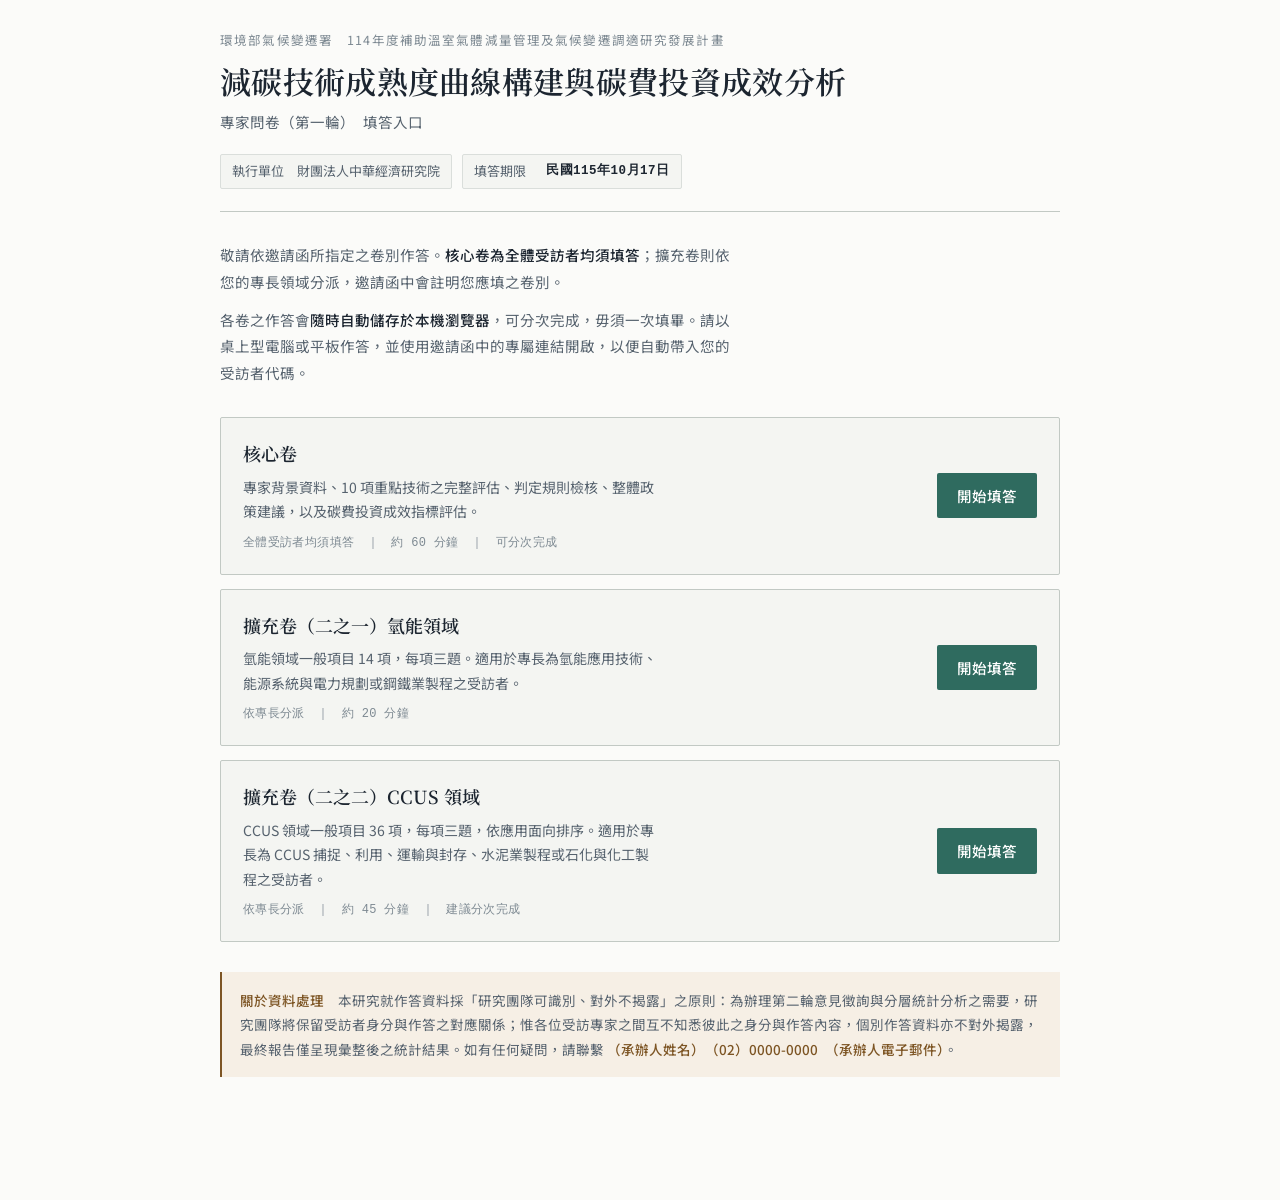
==== index.html @ 5b50ef95 "Add files via upload 初版問卷網站" ====
<!doctype html>
<html lang="zh-Hant">
<head>
<meta charset="utf-8">
<meta name="viewport" content="width=device-width,initial-scale=1">
<meta name="robots" content="noindex,nofollow">
<title>減碳技術成熟度專家問卷</title>
<link rel="preconnect" href="https://fonts.googleapis.com">
<link rel="preconnect" href="https://fonts.gstatic.com" crossorigin>
<link rel="stylesheet" href="https://fonts.googleapis.com/css2?family=Noto+Sans+TC:wght@400;500;700&family=Noto+Serif+TC:wght@600&display=swap">
<link rel="stylesheet" href="assets/survey.css">
<style>
.cards{display:grid;gap:14px;margin-top:26px}
.card{border:1px solid var(--rule-firm);border-radius:2px;padding:20px 22px;background:var(--panel);
  display:flex;flex-wrap:wrap;gap:16px;justify-content:space-between;align-items:flex-start}
.card h3{font-family:var(--serif);font-size:18px;font-weight:600;margin:0 0 5px}
.card p{margin:0;font-size:14px;color:var(--ink-soft);line-height:1.75;max-width:52ch}
.card .facts{font-family:var(--mono);font-size:12px;color:var(--ink-faint);margin-top:9px;letter-spacing:.03em}
.card a.go{align-self:center;background:var(--accent);color:#fff;text-decoration:none;
  padding:10px 20px;border-radius:2px;font-size:14.5px;font-weight:500;white-space:nowrap}
:root[data-theme="dark"] .card a.go,:root:not([data-theme="light"]) .card a.go{color:#0e1416}
@media (prefers-color-scheme:light){:root:not([data-theme="dark"]) .card a.go{color:#fff}}
.card a.go:hover{opacity:.88}
.note{margin-top:30px;padding:16px 18px;background:var(--note-soft);border-left:2px solid var(--note);
  font-size:13.5px;line-height:1.8;color:var(--ink-soft)}
.note b{color:var(--note);font-weight:500}
</style>
</head>
<body>
<div class="wrap">
<header class="mast">
  <p class="org">環境部氣候變遷署　114年度補助溫室氣體減量管理及氣候變遷調適研究發展計畫</p>
  <h1>減碳技術成熟度曲線構建與碳費投資成效分析</h1>
  <p class="sub">專家問卷（第一輪）　填答入口</p>
  <div class="who"><span class="chip">執行單位　財團法人中華經濟研究院</span>
  <span class="chip">填答期限　<b id="dl">—</b></span></div>
</header>

<div class="intro prose">
<p>敬請依邀請函所指定之卷別作答。<strong>核心卷為全體受訪者均須填答</strong>；擴充卷則依您的專長領域分派，邀請函中會註明您應填之卷別。</p>
<p>各卷之作答會<strong>隨時自動儲存於本機瀏覽器</strong>，可分次完成，毋須一次填畢。請以桌上型電腦或平板作答，並使用邀請函中的專屬連結開啟，以便自動帶入您的受訪者代碼。</p>
</div>

<div class="cards">
  <div class="card">
    <div>
      <h3>核心卷</h3>
      <p>專家背景資料、10 項重點技術之完整評估、判定規則檢核、整體政策建議，以及碳費投資成效指標評估。</p>
      <p class="facts">全體受訪者均須填答　｜　約 60 分鐘　｜　可分次完成</p>
    </div>
    <a class="go" href="core.html" id="lkCore">開始填答</a>
  </div>
  <div class="card">
    <div>
      <h3>擴充卷（二之一）氫能領域</h3>
      <p>氫能領域一般項目 14 項，每項三題。適用於專長為氫能應用技術、能源系統與電力規劃或鋼鐵業製程之受訪者。</p>
      <p class="facts">依專長分派　｜　約 20 分鐘</p>
    </div>
    <a class="go" href="ext-h2.html" id="lkH2">開始填答</a>
  </div>
  <div class="card">
    <div>
      <h3>擴充卷（二之二）CCUS 領域</h3>
      <p>CCUS 領域一般項目 36 項，每項三題，依應用面向排序。適用於專長為 CCUS 捕捉、利用、運輸與封存、水泥業製程或石化與化工製程之受訪者。</p>
      <p class="facts">依專長分派　｜　約 45 分鐘　｜　建議分次完成</p>
    </div>
    <a class="go" href="ext-ccus.html" id="lkCCUS">開始填答</a>
  </div>
</div>

<p class="note"><b>關於資料處理　</b>本研究就作答資料採「研究團隊可識別、對外不揭露」之原則：為辦理第二輪意見徵詢與分層統計分析之需要，研究團隊將保留受訪者身分與作答之對應關係；惟各位受訪專家之間互不知悉彼此之身分與作答內容，個別作答資料亦不對外揭露，最終報告僅呈現彙整後之統計結果。如有任何疑問，請聯繫 <b id="ct">—</b>。</p>
</div>
<script src="assets/config.js"></script>
<script>
(function(){
  var C=window.CIER_CONFIG||{};
  document.getElementById("dl").textContent=C.deadline||"—";
  document.getElementById("ct").textContent=(C.contactName||"")+"　"+(C.contactPhone||"")+"　"+(C.contactEmail||"");
  try{
    var id=new URLSearchParams(location.search).get("id");
    if(id){
      ["lkCore","lkH2","lkCCUS"].forEach(function(k){
        var a=document.getElementById(k);
        a.href=a.getAttribute("href")+"?id="+encodeURIComponent(id);
      });
    }
  }catch(e){}
})();
</script>
</body>
</html>
---- assets/survey.css ----
:root{
  --paper:#fbfbf9; --panel:#f4f5f2; --panel2:#eef0ec;
  --ink:#1c2530; --ink-soft:#56626e; --ink-faint:#7d8992;
  --rule:#dadedb; --rule-firm:#c2c9c4;
  --accent:#2f6b5f; --accent-soft:#e9f1ee; --accent-ink:#1f4d44;
  --note:#7d5524; --note-soft:#f6efe5;
  --warn:#8c3a2e; --warn-soft:#f8eae7;
  --sans:"Noto Sans TC",system-ui,-apple-system,"Microsoft JhengHei",sans-serif;
  --serif:"Noto Serif TC",Georgia,"Songti TC",serif;
  --mono:ui-monospace,SFMono-Regular,"Cascadia Mono",Menlo,Consolas,monospace;
}
@media (prefers-color-scheme:dark){
  :root:not([data-theme="light"]){
    --paper:#141a1c; --panel:#1b2325; --panel2:#212b2d;
    --ink:#e4e9e5; --ink-soft:#9daaa6; --ink-faint:#7d8a87;
    --rule:#2a3436; --rule-firm:#3a4749;
    --accent:#6fb3a2; --accent-soft:#1c2a27; --accent-ink:#8ec9ba;
    --note:#c9a878; --note-soft:#23201a;
    --warn:#e09080; --warn-soft:#2b1d1a;
  }
}
:root[data-theme="dark"]{
  --paper:#141a1c; --panel:#1b2325; --panel2:#212b2d;
  --ink:#e4e9e5; --ink-soft:#9daaa6; --ink-faint:#7d8a87;
  --rule:#2a3436; --rule-firm:#3a4749;
  --accent:#6fb3a2; --accent-soft:#1c2a27; --accent-ink:#8ec9ba;
  --note:#c9a878; --note-soft:#23201a;
  --warn:#e09080; --warn-soft:#2b1d1a;
}
*{box-sizing:border-box}
html{scroll-behavior:smooth;scroll-padding-top:20px}
body{margin:0;background:var(--paper);color:var(--ink);font-family:var(--sans);
  font-size:16px;line-height:1.75;-webkit-text-size-adjust:100%}
.wrap{max-width:880px;margin:0 auto;padding-block:0 110px;padding-left:20px;padding-right:20px}
.prose{max-width:64ch}
a{color:var(--accent-ink);text-underline-offset:2px}
:focus-visible{outline:2px solid var(--accent);outline-offset:2px}

/* masthead */
header.mast{border-bottom:1px solid var(--rule-firm);padding-block:30px 22px;margin-bottom:30px}
.org{font-size:12.5px;letter-spacing:.09em;color:var(--ink-faint);margin:0 0 10px;line-height:1.6}
h1{font-family:var(--serif);font-weight:600;font-size:clamp(22px,4.4vw,31px);line-height:1.35;
  margin:0 0 7px;text-wrap:balance;letter-spacing:.01em}
.sub{margin:0;font-size:14.5px;color:var(--ink-soft)}
.who{display:flex;flex-wrap:wrap;gap:10px;align-items:center;margin-top:20px}
.chip{display:inline-flex;align-items:center;gap:7px;background:var(--panel);
  border:1px solid var(--rule);border-radius:2px;padding:5px 11px;font-size:13px;color:var(--ink-soft)}
.chip b{font-family:var(--mono);font-size:12.5px;color:var(--ink);letter-spacing:.04em}
.chip.miss{background:var(--warn-soft);border-color:var(--warn);color:var(--warn)}

/* intro */
.intro{margin-bottom:30px}
.intro h2{font-family:var(--serif);font-size:17px;font-weight:600;margin:0 0 10px}
.intro p{margin:0 0 11px;font-size:14.5px;line-height:1.85;color:var(--ink-soft);max-width:64ch}
.intro ol{margin:0 0 11px;padding-left:1.5em;font-size:14.5px;line-height:1.85;color:var(--ink-soft);max-width:64ch}
.intro ol li{margin-bottom:5px}
.intro strong{color:var(--ink);font-weight:500}

/* collapsible reference */
details.ref{border:1px solid var(--rule);border-radius:2px;background:var(--panel);margin-bottom:32px}
details.ref summary{cursor:pointer;padding:13px 16px;font-size:14px;font-weight:500;
  list-style:none;display:flex;justify-content:space-between;gap:12px;align-items:center}
details.ref summary::-webkit-details-marker{display:none}
details.ref summary::after{content:"展開";font-family:var(--mono);font-size:11.5px;color:var(--accent);letter-spacing:.06em}
details.ref[open] summary::after{content:"收合"}
details.ref[open] summary{border-bottom:1px solid var(--rule)}
.ref-body{padding:14px 16px 18px}
.ref-body h3{font-size:12.5px;letter-spacing:.07em;color:var(--ink-faint);margin:0 0 9px;font-weight:500}
.ref-body h3+h3{margin-top:22px}
dl.stages{margin:0;display:grid;gap:7px}
dl.stages div{display:grid;grid-template-columns:auto 1fr;gap:11px;align-items:baseline}
dl.stages dt{font-family:var(--mono);font-size:12px;color:var(--accent);white-space:nowrap}
dl.stages dd{margin:0;font-size:13.5px;color:var(--ink-soft);line-height:1.65}
dl.stages dd b{color:var(--ink);font-weight:500}

/* section */
section.sect{padding-top:8px;margin-bottom:10px}
.sect-head{border-bottom:2px solid var(--accent);padding-bottom:8px;margin-bottom:20px}
.sect-head h2{font-family:var(--serif);font-weight:600;font-size:clamp(18px,3.2vw,22px);margin:0;line-height:1.4}
.sect-head p{margin:7px 0 0;font-size:13.5px;color:var(--ink-soft);line-height:1.75;max-width:64ch}

/* item */
.item{padding-top:30px;margin-bottom:6px;scroll-margin-top:16px}
.eyebrow{font-family:var(--mono);font-size:12px;letter-spacing:.1em;color:var(--accent);margin:0 0 6px}
.item h3.iname{font-family:var(--serif);font-weight:600;font-size:clamp(18px,3.2vw,23px);margin:0 0 5px;line-height:1.4}
.meta{font-size:13px;color:var(--ink-faint);margin:0 0 24px;line-height:1.7}
.meta code{font-family:var(--mono);font-size:12.5px;color:var(--ink-soft)}
.block{margin-bottom:22px}
.block > h4{font-size:12.5px;letter-spacing:.07em;color:var(--ink-faint);font-weight:500;
  margin:0 0 8px;padding-bottom:6px;border-bottom:1px solid var(--rule);display:flex;
  flex-wrap:wrap;gap:10px;align-items:baseline}
.block p{margin:0;font-size:15px;line-height:1.85}
.block p + p{margin-top:11px}
.trl{font-family:var(--mono);font-size:12px;color:var(--accent);letter-spacing:.03em;text-transform:none}
.judgenote{margin-top:12px;padding:11px 14px;background:var(--note-soft);
  border-left:2px solid var(--note);font-size:13.5px;line-height:1.75;color:var(--ink-soft)}
.judgenote b{color:var(--note);font-weight:500}

/* evidence table */
.tablewrap{overflow-x:auto}
table.ev{border-collapse:collapse;width:100%;font-size:14px;min-width:420px}
table.ev th,table.ev td{text-align:left;vertical-align:top;padding:10px 12px;border-bottom:1px solid var(--rule)}
table.ev thead th{font-size:12px;letter-spacing:.07em;color:var(--ink-faint);font-weight:500;
  border-bottom:1px solid var(--rule-firm);white-space:nowrap}
table.ev tbody th{font-weight:500;white-space:nowrap;color:var(--ink);width:1%}
table.ev tbody td{color:var(--ink-soft);line-height:1.7}
table.ev tbody tr:last-child th,table.ev tbody tr:last-child td{border-bottom:none}

/* questions */
.qsep{border:0;border-top:1px solid var(--rule-firm);margin:32px 0 26px}
.q{margin-bottom:30px;scroll-margin-top:16px}
.qnum{font-family:var(--mono);font-size:12px;letter-spacing:.08em;color:var(--accent);display:block;margin-bottom:5px}
.qtitle{font-size:16px;font-weight:500;line-height:1.65;margin:0 0 5px}
.qtitle .req{color:var(--warn);font-weight:400;margin-left:5px}
.qhelp{font-size:13.5px;color:var(--ink-soft);margin:0 0 13px;line-height:1.78;max-width:64ch}
.qhelp b{color:var(--ink);font-weight:500}
.qhelp .hl{background:var(--accent-soft);padding:1px 4px;border-radius:2px;color:var(--accent-ink)}
.q.flag .qtitle{color:var(--warn)}

.opts{display:grid;gap:2px}
.opt{display:flex;gap:11px;align-items:flex-start;padding:9px 12px;border:1px solid transparent;
  border-radius:2px;cursor:pointer;font-size:14.5px;line-height:1.6;transition:background .12s}
.opt:hover{background:var(--panel)}
.opt input{margin:6px 0 0;accent-color:var(--accent);flex:none;width:15px;height:15px}
.opt span{color:var(--ink-soft)}
.opt:has(input:checked){background:var(--accent-soft);border-color:var(--accent)}
.opt:has(input:checked) span{color:var(--ink);font-weight:500}
.opt .k{font-family:var(--mono);font-size:12.5px;color:var(--accent);margin-right:7px}

/* matrix: four constructs with in-cell definitions */
.matrix{display:grid;gap:16px;margin-top:4px}
.construct{border:1px solid var(--rule);border-radius:2px;overflow:hidden}
.chead{display:flex;justify-content:space-between;gap:12px;align-items:baseline;
  padding:10px 13px;background:var(--panel);border-bottom:1px solid var(--rule)}
.chead .cname{font-size:14.5px;font-weight:500}
.chead .cw{font-family:var(--mono);font-size:11.5px;color:var(--ink-faint);letter-spacing:.05em}
.scale{display:grid;grid-template-columns:repeat(4,1fr)}
.cell{border-right:1px solid var(--rule)}
.cell:last-child{border-right:none}
.cell label{display:flex;flex-direction:column;gap:7px;height:100%;padding:12px 12px 14px;
  cursor:pointer;transition:background .12s}
.cell label:hover{background:var(--panel)}
.cell .score{display:flex;align-items:center;gap:8px}
.cell .score input{margin:0;accent-color:var(--accent);width:15px;height:15px}
.cell .score b{font-family:var(--mono);font-size:13px;color:var(--accent)}
.cell .def{font-size:13px;line-height:1.6;color:var(--ink-soft)}
.cell label:has(input:checked){background:var(--accent-soft)}
.cell label:has(input:checked) .def{color:var(--ink)}
.na{border-top:1px solid var(--rule);background:var(--panel)}
.na label{display:flex;align-items:center;gap:9px;padding:9px 13px;cursor:pointer;font-size:13.5px;color:var(--ink-soft)}
.na input{margin:0;accent-color:var(--accent)}
.na label:has(input:checked){color:var(--ink);font-weight:500}

/* scale grid (indicators) */
.sgrid{overflow-x:auto}
table.sg{border-collapse:collapse;width:100%;min-width:520px;font-size:14px}
table.sg th,table.sg td{border-bottom:1px solid var(--rule);padding:9px 8px;text-align:center}
table.sg thead th{font-family:var(--mono);font-size:12px;color:var(--ink-faint);font-weight:500;
  border-bottom:1px solid var(--rule-firm);white-space:nowrap;position:sticky;top:0;
  background:var(--paper);z-index:2}
table.sg tbody th{text-align:left;font-weight:400;color:var(--ink-soft);font-size:14px;min-width:220px}
table.sg tbody tr:hover{background:var(--panel)}
table.sg tbody tr.ans th{color:var(--ink);font-weight:500}
table.sg input{accent-color:var(--accent);width:16px;height:16px;margin:0}
table.sg td label{display:block;padding:4px 2px;cursor:pointer}

/* text inputs */
input.short{font-family:var(--mono);font-size:15px;letter-spacing:.06em;color:var(--ink);
  background:var(--paper);border:1px solid var(--rule-firm);border-radius:2px;padding:9px 12px;width:170px}
textarea{width:100%;max-width:64ch;min-height:92px;font-family:var(--sans);font-size:14.5px;line-height:1.7;
  color:var(--ink);background:var(--paper);border:1px solid var(--rule-firm);border-radius:2px;
  padding:11px 13px;resize:vertical}

/* submit panel */
.submit{margin-top:44px;padding:24px;border:1px solid var(--rule-firm);border-radius:2px;background:var(--panel)}
.submit h2{font-family:var(--serif);font-size:19px;font-weight:600;margin:0 0 10px}
.submit p{margin:0 0 14px;font-size:14px;color:var(--ink-soft);line-height:1.8;max-width:64ch}
.btnrow{display:flex;flex-wrap:wrap;gap:10px;align-items:center;margin-top:4px}
button{font-family:var(--sans);font-size:14.5px;font-weight:500;border-radius:2px;cursor:pointer;
  padding:11px 22px;border:1px solid transparent;transition:opacity .12s}
button.primary{background:var(--accent);color:#fff;border-color:var(--accent)}
:root[data-theme="dark"] button.primary,
:root:not([data-theme="light"]) button.primary{color:#0e1416}
@media (prefers-color-scheme:light){:root:not([data-theme="dark"]) button.primary{color:#fff}}
button.ghost{background:transparent;color:var(--ink);border-color:var(--rule-firm)}
button:hover{opacity:.88}
button:disabled{opacity:.45;cursor:not-allowed}
.result{margin-top:16px;padding:13px 15px;border-radius:2px;font-size:14px;line-height:1.75;display:none}
.result.ok{display:block;background:var(--accent-soft);border-left:2px solid var(--accent);color:var(--accent-ink)}
.result.bad{display:block;background:var(--warn-soft);border-left:2px solid var(--warn);color:var(--warn)}
.miss-list{margin:10px 0 0;padding-left:1.4em;font-size:13.5px;line-height:1.8}
.miss-list a{color:inherit}

/* sticky bar */
.bar{position:fixed;left:0;right:0;bottom:0;background:var(--paper);
  border-top:1px solid var(--rule-firm);padding:10px 20px;z-index:30}
.barin{max-width:840px;margin:0 auto;display:flex;gap:14px;align-items:center;justify-content:space-between}
.track{flex:1;height:3px;background:var(--rule);border-radius:2px;overflow:hidden;max-width:280px}
.fill{height:100%;width:0;background:var(--accent);transition:width .3s}
.status{font-size:12.5px;color:var(--ink-faint);font-family:var(--mono);letter-spacing:.03em;white-space:nowrap}
.status.on{color:var(--accent)}
.count{font-size:13px;color:var(--ink-soft);white-space:nowrap;font-variant-numeric:tabular-nums}
.jump{font-family:var(--sans);font-size:13px;color:var(--ink);background:var(--paper);
  border:1px solid var(--rule-firm);border-radius:2px;padding:6px 9px;max-width:190px}

@media (max-width:680px){
  .scale{grid-template-columns:1fr}
  .cell{border-right:none;border-bottom:1px solid var(--rule)}
  .cell:last-child{border-bottom:none}
  .cell label{flex-direction:row;align-items:flex-start;gap:10px}
  .cell .score{flex:none;padding-top:1px}
  .barin{flex-wrap:wrap;gap:8px}
  .track{max-width:none;order:4;flex-basis:100%}
  .jump{max-width:140px}
}
@media (prefers-reduced-motion:reduce){*{transition:none!important;scroll-behavior:auto}}
@media print{.bar,.submit .btnrow{display:none}}
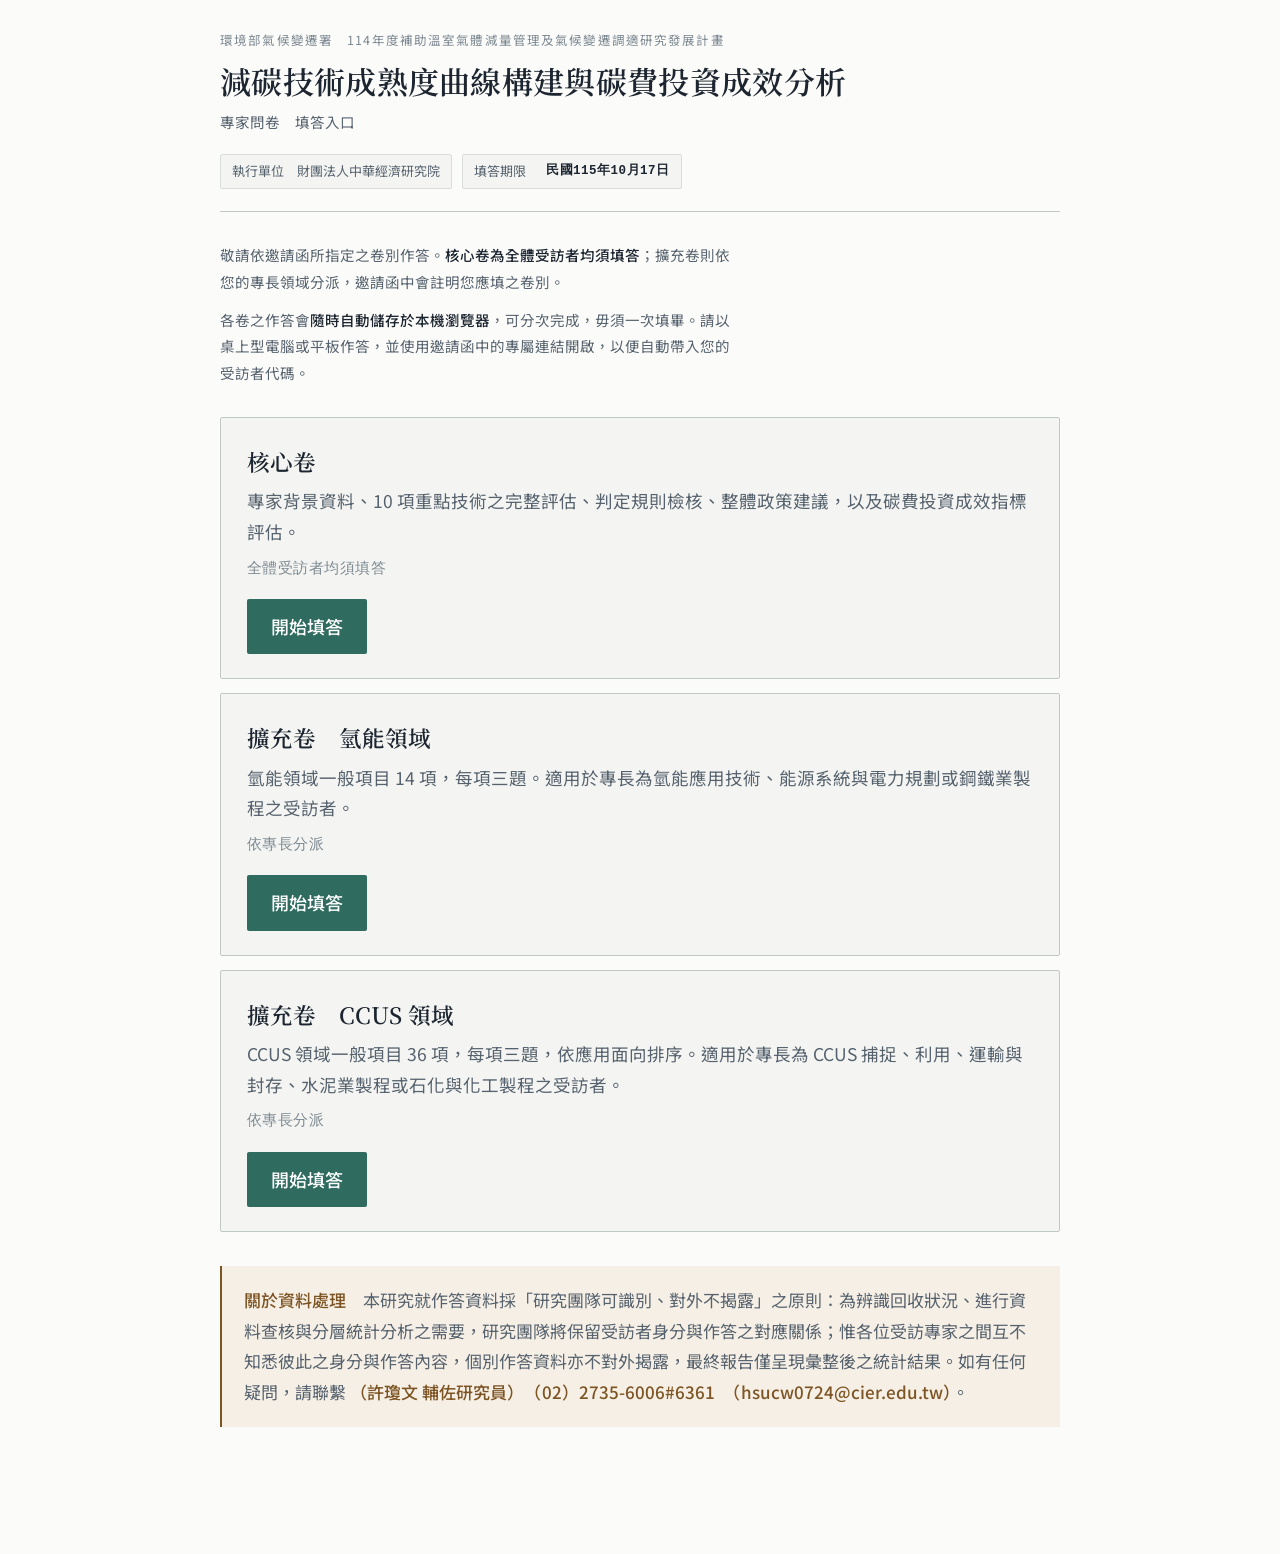
==== commit ec7e5365: "Add files via upload" ====
--- a/index.html
+++ b/index.html
@@ -11,18 +11,18 @@
 <link rel="stylesheet" href="assets/survey.css">
 <style>
 .cards{display:grid;gap:14px;margin-top:26px}
-.card{border:1px solid var(--rule-firm);border-radius:2px;padding:20px 22px;background:var(--panel);
+.card{border:1px solid var(--rule-firm);border-radius:2px;padding:24px 26px;background:var(--panel);
   display:flex;flex-wrap:wrap;gap:16px;justify-content:space-between;align-items:flex-start}
-.card h3{font-family:var(--serif);font-size:18px;font-weight:600;margin:0 0 5px}
-.card p{margin:0;font-size:14px;color:var(--ink-soft);line-height:1.75;max-width:52ch}
-.card .facts{font-family:var(--mono);font-size:12px;color:var(--ink-faint);margin-top:9px;letter-spacing:.03em}
+.card h3{font-family:var(--serif);font-size:22.5px;font-weight:600;margin:0 0 5px}
+.card p{margin:0;font-size:17.5px;color:var(--ink-soft);line-height:1.75;}
+.card .facts{font-family:var(--mono);font-size:15px;color:var(--ink-faint);margin-top:9px;letter-spacing:.03em}
 .card a.go{align-self:center;background:var(--accent);color:#fff;text-decoration:none;
-  padding:10px 20px;border-radius:2px;font-size:14.5px;font-weight:500;white-space:nowrap}
+  padding:12px 24px;border-radius:2px;font-size:18px;font-weight:500;white-space:nowrap}
 :root[data-theme="dark"] .card a.go,:root:not([data-theme="light"]) .card a.go{color:#0e1416}
 @media (prefers-color-scheme:light){:root:not([data-theme="dark"]) .card a.go{color:#fff}}
 .card a.go:hover{opacity:.88}
-.note{margin-top:30px;padding:16px 18px;background:var(--note-soft);border-left:2px solid var(--note);
-  font-size:13.5px;line-height:1.8;color:var(--ink-soft)}
+.note{margin-top:34px;padding:19px 22px;background:var(--note-soft);border-left:2px solid var(--note);
+  font-size:17px;line-height:1.8;color:var(--ink-soft)}
 .note b{color:var(--note);font-weight:500}
 </style>
 </head>
@@ -31,7 +31,7 @@
 <header class="mast">
   <p class="org">環境部氣候變遷署　114年度補助溫室氣體減量管理及氣候變遷調適研究發展計畫</p>
   <h1>減碳技術成熟度曲線構建與碳費投資成效分析</h1>
-  <p class="sub">專家問卷（第一輪）　填答入口</p>
+  <p class="sub">專家問卷　填答入口</p>
   <div class="who"><span class="chip">執行單位　財團法人中華經濟研究院</span>
   <span class="chip">填答期限　<b id="dl">—</b></span></div>
 </header>
@@ -46,29 +46,29 @@
     <div>
       <h3>核心卷</h3>
       <p>專家背景資料、10 項重點技術之完整評估、判定規則檢核、整體政策建議，以及碳費投資成效指標評估。</p>
-      <p class="facts">全體受訪者均須填答　｜　約 60 分鐘　｜　可分次完成</p>
+      <p class="facts">全體受訪者均須填答</p>
     </div>
     <a class="go" href="core.html" id="lkCore">開始填答</a>
   </div>
   <div class="card">
     <div>
-      <h3>擴充卷（二之一）氫能領域</h3>
+      <h3>擴充卷　氫能領域</h3>
       <p>氫能領域一般項目 14 項，每項三題。適用於專長為氫能應用技術、能源系統與電力規劃或鋼鐵業製程之受訪者。</p>
-      <p class="facts">依專長分派　｜　約 20 分鐘</p>
+      <p class="facts">依專長分派</p>
     </div>
     <a class="go" href="ext-h2.html" id="lkH2">開始填答</a>
   </div>
   <div class="card">
     <div>
-      <h3>擴充卷（二之二）CCUS 領域</h3>
+      <h3>擴充卷　CCUS 領域</h3>
       <p>CCUS 領域一般項目 36 項，每項三題，依應用面向排序。適用於專長為 CCUS 捕捉、利用、運輸與封存、水泥業製程或石化與化工製程之受訪者。</p>
-      <p class="facts">依專長分派　｜　約 45 分鐘　｜　建議分次完成</p>
+      <p class="facts">依專長分派</p>
     </div>
     <a class="go" href="ext-ccus.html" id="lkCCUS">開始填答</a>
   </div>
 </div>
 
-<p class="note"><b>關於資料處理　</b>本研究就作答資料採「研究團隊可識別、對外不揭露」之原則：為辦理第二輪意見徵詢與分層統計分析之需要，研究團隊將保留受訪者身分與作答之對應關係；惟各位受訪專家之間互不知悉彼此之身分與作答內容，個別作答資料亦不對外揭露，最終報告僅呈現彙整後之統計結果。如有任何疑問，請聯繫 <b id="ct">—</b>。</p>
+<p class="note"><b>關於資料處理　</b>本研究就作答資料採「研究團隊可識別、對外不揭露」之原則：為辨識回收狀況、進行資料查核與分層統計分析之需要，研究團隊將保留受訪者身分與作答之對應關係；惟各位受訪專家之間互不知悉彼此之身分與作答內容，個別作答資料亦不對外揭露，最終報告僅呈現彙整後之統計結果。如有任何疑問，請聯繫 <b id="ct">—</b>。</p>
 </div>
 <script src="assets/config.js"></script>
 <script>
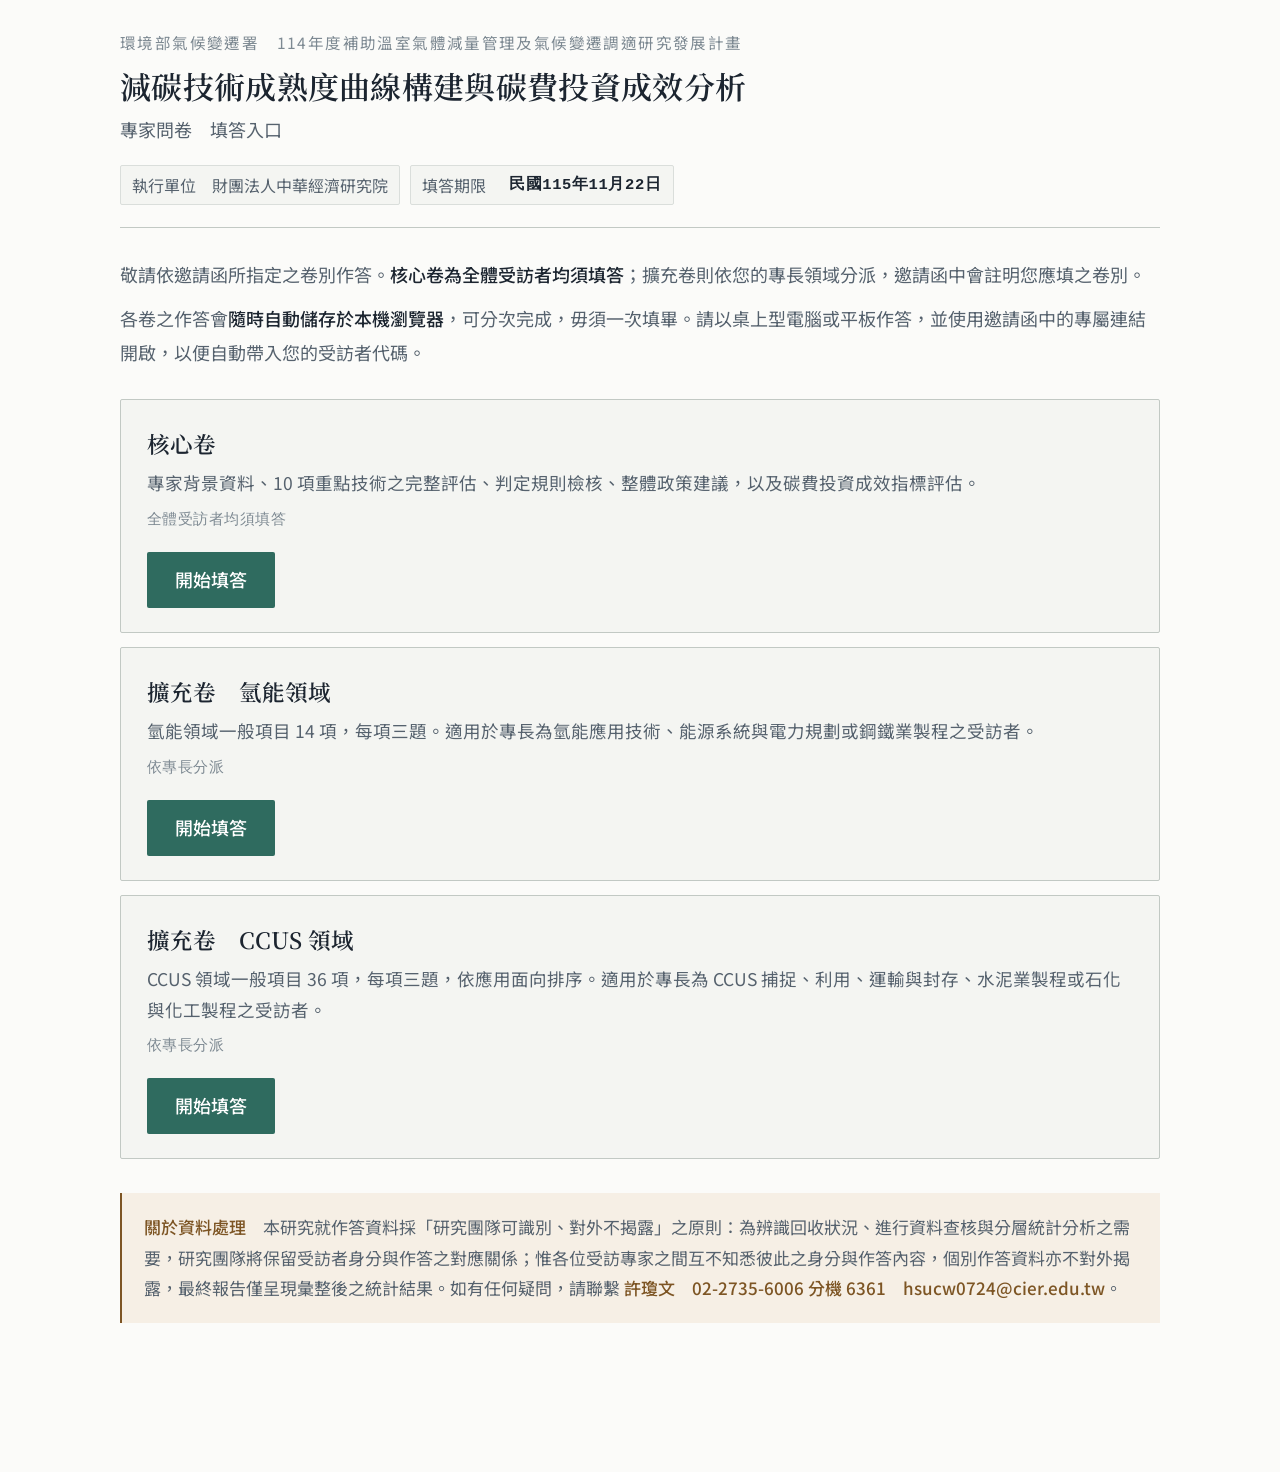
==== commit f49f10d8: "Add files via upload" ====
--- a/index.html
+++ b/index.html
@@ -11,13 +11,12 @@
 <link rel="stylesheet" href="assets/survey.css">
 <style>
 .cards{display:grid;gap:14px;margin-top:26px}
-.card{border:1px solid var(--rule-firm);border-radius:2px;padding:24px 26px;background:var(--panel);
-  display:flex;flex-wrap:wrap;gap:16px;justify-content:space-between;align-items:flex-start}
+.card{border:1px solid var(--rule-firm);border-radius:2px;padding:24px 26px;background:var(--panel)}
 .card h3{font-family:var(--serif);font-size:22.5px;font-weight:600;margin:0 0 5px}
 .card p{margin:0;font-size:17.5px;color:var(--ink-soft);line-height:1.75;}
 .card .facts{font-family:var(--mono);font-size:15px;color:var(--ink-faint);margin-top:9px;letter-spacing:.03em}
-.card a.go{align-self:center;background:var(--accent);color:#fff;text-decoration:none;
-  padding:12px 24px;border-radius:2px;font-size:18px;font-weight:500;white-space:nowrap}
+.card a.go{display:inline-block;margin-top:18px;background:var(--accent);color:#fff;text-decoration:none;
+  padding:12px 28px;border-radius:2px;font-size:18px;font-weight:500;white-space:nowrap}
 :root[data-theme="dark"] .card a.go,:root:not([data-theme="light"]) .card a.go{color:#0e1416}
 @media (prefers-color-scheme:light){:root:not([data-theme="dark"]) .card a.go{color:#fff}}
 .card a.go:hover{opacity:.88}
--- a/assets/survey.css
+++ b/assets/survey.css
@@ -30,77 +30,77 @@
 *{box-sizing:border-box}
 html{scroll-behavior:smooth;scroll-padding-top:20px}
 body{margin:0;background:var(--paper);color:var(--ink);font-family:var(--sans);
-  font-size:16px;line-height:1.75;-webkit-text-size-adjust:100%}
-.wrap{max-width:880px;margin:0 auto;padding-block:0 110px;padding-left:20px;padding-right:20px}
-.prose{max-width:64ch}
+  font-size:20px;line-height:1.75;-webkit-text-size-adjust:100%}
+.wrap{max-width:1080px;margin:0 auto;padding-block:0 110px;padding-left:20px;padding-right:20px}
+.prose{}
 a{color:var(--accent-ink);text-underline-offset:2px}
 :focus-visible{outline:2px solid var(--accent);outline-offset:2px}
 
 /* masthead */
 header.mast{border-bottom:1px solid var(--rule-firm);padding-block:30px 22px;margin-bottom:30px}
-.org{font-size:12.5px;letter-spacing:.09em;color:var(--ink-faint);margin:0 0 10px;line-height:1.6}
+.org{font-size:15.5px;letter-spacing:.09em;color:var(--ink-faint);margin:0 0 10px;line-height:1.6}
 h1{font-family:var(--serif);font-weight:600;font-size:clamp(22px,4.4vw,31px);line-height:1.35;
   margin:0 0 7px;text-wrap:balance;letter-spacing:.01em}
-.sub{margin:0;font-size:14.5px;color:var(--ink-soft)}
+.sub{margin:0;font-size:18px;color:var(--ink-soft)}
 .who{display:flex;flex-wrap:wrap;gap:10px;align-items:center;margin-top:20px}
 .chip{display:inline-flex;align-items:center;gap:7px;background:var(--panel);
-  border:1px solid var(--rule);border-radius:2px;padding:5px 11px;font-size:13px;color:var(--ink-soft)}
-.chip b{font-family:var(--mono);font-size:12.5px;color:var(--ink);letter-spacing:.04em}
+  border:1px solid var(--rule);border-radius:2px;padding:5px 11px;font-size:16px;color:var(--ink-soft)}
+.chip b{font-family:var(--mono);font-size:15.5px;color:var(--ink);letter-spacing:.04em}
 .chip.miss{background:var(--warn-soft);border-color:var(--warn);color:var(--warn)}
 
 /* intro */
 .intro{margin-bottom:30px}
-.intro h2{font-family:var(--serif);font-size:17px;font-weight:600;margin:0 0 10px}
-.intro p{margin:0 0 11px;font-size:14.5px;line-height:1.85;color:var(--ink-soft);max-width:64ch}
-.intro ol{margin:0 0 11px;padding-left:1.5em;font-size:14.5px;line-height:1.85;color:var(--ink-soft);max-width:64ch}
+.intro h2{font-family:var(--serif);font-size:21px;font-weight:600;margin:0 0 10px}
+.intro p{margin:0 0 11px;font-size:18px;line-height:1.85;color:var(--ink-soft);}
+.intro ol{margin:0 0 11px;padding-left:1.5em;font-size:18px;line-height:1.85;color:var(--ink-soft);}
 .intro ol li{margin-bottom:5px}
 .intro strong{color:var(--ink);font-weight:500}
 
 /* collapsible reference */
 details.ref{border:1px solid var(--rule);border-radius:2px;background:var(--panel);margin-bottom:32px}
-details.ref summary{cursor:pointer;padding:13px 16px;font-size:14px;font-weight:500;
+details.ref summary{cursor:pointer;padding:13px 16px;font-size:17.5px;font-weight:500;
   list-style:none;display:flex;justify-content:space-between;gap:12px;align-items:center}
 details.ref summary::-webkit-details-marker{display:none}
-details.ref summary::after{content:"展開";font-family:var(--mono);font-size:11.5px;color:var(--accent);letter-spacing:.06em}
+details.ref summary::after{content:"展開";font-family:var(--mono);font-size:14.5px;color:var(--accent);letter-spacing:.06em}
 details.ref[open] summary::after{content:"收合"}
 details.ref[open] summary{border-bottom:1px solid var(--rule)}
 .ref-body{padding:14px 16px 18px}
-.ref-body h3{font-size:12.5px;letter-spacing:.07em;color:var(--ink-faint);margin:0 0 9px;font-weight:500}
+.ref-body h3{font-size:15.5px;letter-spacing:.07em;color:var(--ink-faint);margin:0 0 9px;font-weight:500}
 .ref-body h3+h3{margin-top:22px}
 dl.stages{margin:0;display:grid;gap:7px}
 dl.stages div{display:grid;grid-template-columns:auto 1fr;gap:11px;align-items:baseline}
-dl.stages dt{font-family:var(--mono);font-size:12px;color:var(--accent);white-space:nowrap}
-dl.stages dd{margin:0;font-size:13.5px;color:var(--ink-soft);line-height:1.65}
+dl.stages dt{font-family:var(--mono);font-size:15px;color:var(--accent);white-space:nowrap}
+dl.stages dd{margin:0;font-size:17px;color:var(--ink-soft);line-height:1.65}
 dl.stages dd b{color:var(--ink);font-weight:500}
 
 /* section */
 section.sect{padding-top:8px;margin-bottom:10px}
 .sect-head{border-bottom:2px solid var(--accent);padding-bottom:8px;margin-bottom:20px}
-.sect-head h2{font-family:var(--serif);font-weight:600;font-size:clamp(18px,3.2vw,22px);margin:0;line-height:1.4}
-.sect-head p{margin:7px 0 0;font-size:13.5px;color:var(--ink-soft);line-height:1.75;max-width:64ch}
+.sect-head h2{font-family:var(--serif);font-weight:600;font-size:clamp(22.5px,3.2vw,27.5px);margin:0;line-height:1.4}
+.sect-head p{margin:7px 0 0;font-size:17px;color:var(--ink-soft);line-height:1.75;}
 
 /* item */
 .item{padding-top:30px;margin-bottom:6px;scroll-margin-top:16px}
-.eyebrow{font-family:var(--mono);font-size:12px;letter-spacing:.1em;color:var(--accent);margin:0 0 6px}
-.item h3.iname{font-family:var(--serif);font-weight:600;font-size:clamp(18px,3.2vw,23px);margin:0 0 5px;line-height:1.4}
-.meta{font-size:13px;color:var(--ink-faint);margin:0 0 24px;line-height:1.7}
-.meta code{font-family:var(--mono);font-size:12.5px;color:var(--ink-soft)}
+.eyebrow{font-family:var(--mono);font-size:15px;letter-spacing:.1em;color:var(--accent);margin:0 0 6px}
+.item h3.iname{font-family:var(--serif);font-weight:600;font-size:clamp(22.5px,3.2vw,29px);margin:0 0 5px;line-height:1.4}
+.meta{font-size:16px;color:var(--ink-faint);margin:0 0 24px;line-height:1.7}
+.meta code{font-family:var(--mono);font-size:15.5px;color:var(--ink-soft)}
 .block{margin-bottom:22px}
-.block > h4{font-size:12.5px;letter-spacing:.07em;color:var(--ink-faint);font-weight:500;
+.block > h4{font-size:15.5px;letter-spacing:.07em;color:var(--ink-faint);font-weight:500;
   margin:0 0 8px;padding-bottom:6px;border-bottom:1px solid var(--rule);display:flex;
   flex-wrap:wrap;gap:10px;align-items:baseline}
-.block p{margin:0;font-size:15px;line-height:1.85}
+.block p{margin:0;font-size:19px;line-height:1.85}
 .block p + p{margin-top:11px}
-.trl{font-family:var(--mono);font-size:12px;color:var(--accent);letter-spacing:.03em;text-transform:none}
+.trl{font-family:var(--mono);font-size:15px;color:var(--accent);letter-spacing:.03em;text-transform:none}
 .judgenote{margin-top:12px;padding:11px 14px;background:var(--note-soft);
-  border-left:2px solid var(--note);font-size:13.5px;line-height:1.75;color:var(--ink-soft)}
+  border-left:2px solid var(--note);font-size:17px;line-height:1.75;color:var(--ink-soft)}
 .judgenote b{color:var(--note);font-weight:500}
 
 /* evidence table */
 .tablewrap{overflow-x:auto}
-table.ev{border-collapse:collapse;width:100%;font-size:14px;min-width:420px}
+table.ev{border-collapse:collapse;width:100%;font-size:17.5px;min-width:520px}
 table.ev th,table.ev td{text-align:left;vertical-align:top;padding:10px 12px;border-bottom:1px solid var(--rule)}
-table.ev thead th{font-size:12px;letter-spacing:.07em;color:var(--ink-faint);font-weight:500;
+table.ev thead th{font-size:15px;letter-spacing:.07em;color:var(--ink-faint);font-weight:500;
   border-bottom:1px solid var(--rule-firm);white-space:nowrap}
 table.ev tbody th{font-weight:500;white-space:nowrap;color:var(--ink);width:1%}
 table.ev tbody td{color:var(--ink-soft);line-height:1.7}
@@ -109,31 +109,31 @@
 /* questions */
 .qsep{border:0;border-top:1px solid var(--rule-firm);margin:32px 0 26px}
 .q{margin-bottom:30px;scroll-margin-top:16px}
-.qnum{font-family:var(--mono);font-size:12px;letter-spacing:.08em;color:var(--accent);display:block;margin-bottom:5px}
-.qtitle{font-size:16px;font-weight:500;line-height:1.65;margin:0 0 5px}
+.qnum{font-family:var(--mono);font-size:15px;letter-spacing:.08em;color:var(--accent);display:block;margin-bottom:5px}
+.qtitle{font-size:20px;font-weight:500;line-height:1.65;margin:0 0 5px}
 .qtitle .req{color:var(--warn);font-weight:400;margin-left:5px}
-.qhelp{font-size:13.5px;color:var(--ink-soft);margin:0 0 13px;line-height:1.78;max-width:64ch}
+.qhelp{font-size:17px;color:var(--ink-soft);margin:0 0 13px;line-height:1.78;}
 .qhelp b{color:var(--ink);font-weight:500}
 .qhelp .hl{background:var(--accent-soft);padding:1px 4px;border-radius:2px;color:var(--accent-ink)}
 .q.flag .qtitle{color:var(--warn)}
 
 .opts{display:grid;gap:2px}
 .opt{display:flex;gap:11px;align-items:flex-start;padding:9px 12px;border:1px solid transparent;
-  border-radius:2px;cursor:pointer;font-size:14.5px;line-height:1.6;transition:background .12s}
+  border-radius:2px;cursor:pointer;font-size:18px;line-height:1.6;transition:background .12s}
 .opt:hover{background:var(--panel)}
-.opt input{margin:6px 0 0;accent-color:var(--accent);flex:none;width:15px;height:15px}
+.opt input{margin:6px 0 0;accent-color:var(--accent);flex:none;width:18px;height:18px}
 .opt span{color:var(--ink-soft)}
 .opt:has(input:checked){background:var(--accent-soft);border-color:var(--accent)}
 .opt:has(input:checked) span{color:var(--ink);font-weight:500}
-.opt .k{font-family:var(--mono);font-size:12.5px;color:var(--accent);margin-right:7px}
+.opt .k{font-family:var(--mono);font-size:15.5px;color:var(--accent);margin-right:7px}
 
 /* matrix: four constructs with in-cell definitions */
 .matrix{display:grid;gap:16px;margin-top:4px}
 .construct{border:1px solid var(--rule);border-radius:2px;overflow:hidden}
 .chead{display:flex;justify-content:space-between;gap:12px;align-items:baseline;
   padding:10px 13px;background:var(--panel);border-bottom:1px solid var(--rule)}
-.chead .cname{font-size:14.5px;font-weight:500}
-.chead .cw{font-family:var(--mono);font-size:11.5px;color:var(--ink-faint);letter-spacing:.05em}
+.chead .cname{font-size:18px;font-weight:500}
+.chead .cw{font-family:var(--mono);font-size:14.5px;color:var(--ink-faint);letter-spacing:.05em}
 .scale{display:grid;grid-template-columns:repeat(4,1fr)}
 .cell{border-right:1px solid var(--rule)}
 .cell:last-child{border-right:none}
@@ -141,42 +141,42 @@
   cursor:pointer;transition:background .12s}
 .cell label:hover{background:var(--panel)}
 .cell .score{display:flex;align-items:center;gap:8px}
-.cell .score input{margin:0;accent-color:var(--accent);width:15px;height:15px}
-.cell .score b{font-family:var(--mono);font-size:13px;color:var(--accent)}
-.cell .def{font-size:13px;line-height:1.6;color:var(--ink-soft)}
+.cell .score input{margin:0;accent-color:var(--accent);width:18px;height:18px}
+.cell .score b{font-family:var(--mono);font-size:16px;color:var(--accent)}
+.cell .def{font-size:16px;line-height:1.6;color:var(--ink-soft)}
 .cell label:has(input:checked){background:var(--accent-soft)}
 .cell label:has(input:checked) .def{color:var(--ink)}
 .na{border-top:1px solid var(--rule);background:var(--panel)}
-.na label{display:flex;align-items:center;gap:9px;padding:9px 13px;cursor:pointer;font-size:13.5px;color:var(--ink-soft)}
+.na label{display:flex;align-items:center;gap:9px;padding:9px 13px;cursor:pointer;font-size:17px;color:var(--ink-soft)}
 .na input{margin:0;accent-color:var(--accent)}
 .na label:has(input:checked){color:var(--ink);font-weight:500}
 
 /* scale grid (indicators) */
 .sgrid{overflow-x:auto}
-table.sg{border-collapse:collapse;width:100%;min-width:520px;font-size:14px}
+table.sg{border-collapse:collapse;width:100%;min-width:660px;font-size:17.5px}
 table.sg th,table.sg td{border-bottom:1px solid var(--rule);padding:9px 8px;text-align:center}
-table.sg thead th{font-family:var(--mono);font-size:12px;color:var(--ink-faint);font-weight:500;
+table.sg thead th{font-family:var(--mono);font-size:15px;color:var(--ink-faint);font-weight:500;
   border-bottom:1px solid var(--rule-firm);white-space:nowrap;position:sticky;top:0;
   background:var(--paper);z-index:2}
-table.sg tbody th{text-align:left;font-weight:400;color:var(--ink-soft);font-size:14px;min-width:220px}
+table.sg tbody th{text-align:left;font-weight:400;color:var(--ink-soft);font-size:17.5px;min-width:220px}
 table.sg tbody tr:hover{background:var(--panel)}
 table.sg tbody tr.ans th{color:var(--ink);font-weight:500}
-table.sg input{accent-color:var(--accent);width:16px;height:16px;margin:0}
+table.sg input{accent-color:var(--accent);width:19px;height:19px;margin:0}
 table.sg td label{display:block;padding:4px 2px;cursor:pointer}
 
 /* text inputs */
-input.short{font-family:var(--mono);font-size:15px;letter-spacing:.06em;color:var(--ink);
+input.short{font-family:var(--mono);font-size:19px;letter-spacing:.06em;color:var(--ink);
   background:var(--paper);border:1px solid var(--rule-firm);border-radius:2px;padding:9px 12px;width:170px}
-textarea{width:100%;max-width:64ch;min-height:92px;font-family:var(--sans);font-size:14.5px;line-height:1.7;
+textarea{width:100%;max-width:none;min-height:92px;font-family:var(--sans);font-size:18px;line-height:1.7;
   color:var(--ink);background:var(--paper);border:1px solid var(--rule-firm);border-radius:2px;
   padding:11px 13px;resize:vertical}
 
 /* submit panel */
 .submit{margin-top:44px;padding:24px;border:1px solid var(--rule-firm);border-radius:2px;background:var(--panel)}
-.submit h2{font-family:var(--serif);font-size:19px;font-weight:600;margin:0 0 10px}
-.submit p{margin:0 0 14px;font-size:14px;color:var(--ink-soft);line-height:1.8;max-width:64ch}
+.submit h2{font-family:var(--serif);font-size:24px;font-weight:600;margin:0 0 10px}
+.submit p{margin:0 0 14px;font-size:17.5px;color:var(--ink-soft);line-height:1.8;}
 .btnrow{display:flex;flex-wrap:wrap;gap:10px;align-items:center;margin-top:4px}
-button{font-family:var(--sans);font-size:14.5px;font-weight:500;border-radius:2px;cursor:pointer;
+button{font-family:var(--sans);font-size:18px;font-weight:500;border-radius:2px;cursor:pointer;
   padding:11px 22px;border:1px solid transparent;transition:opacity .12s}
 button.primary{background:var(--accent);color:#fff;border-color:var(--accent)}
 :root[data-theme="dark"] button.primary,
@@ -185,22 +185,22 @@
 button.ghost{background:transparent;color:var(--ink);border-color:var(--rule-firm)}
 button:hover{opacity:.88}
 button:disabled{opacity:.45;cursor:not-allowed}
-.result{margin-top:16px;padding:13px 15px;border-radius:2px;font-size:14px;line-height:1.75;display:none}
+.result{margin-top:16px;padding:13px 15px;border-radius:2px;font-size:17.5px;line-height:1.75;display:none}
 .result.ok{display:block;background:var(--accent-soft);border-left:2px solid var(--accent);color:var(--accent-ink)}
 .result.bad{display:block;background:var(--warn-soft);border-left:2px solid var(--warn);color:var(--warn)}
-.miss-list{margin:10px 0 0;padding-left:1.4em;font-size:13.5px;line-height:1.8}
+.miss-list{margin:10px 0 0;padding-left:1.4em;font-size:17px;line-height:1.8}
 .miss-list a{color:inherit}
 
 /* sticky bar */
 .bar{position:fixed;left:0;right:0;bottom:0;background:var(--paper);
   border-top:1px solid var(--rule-firm);padding:10px 20px;z-index:30}
-.barin{max-width:840px;margin:0 auto;display:flex;gap:14px;align-items:center;justify-content:space-between}
-.track{flex:1;height:3px;background:var(--rule);border-radius:2px;overflow:hidden;max-width:280px}
+.barin{max-width:1080px;margin:0 auto;display:flex;gap:14px;align-items:center;justify-content:space-between}
+.track{flex:1;height:4px;background:var(--rule);border-radius:2px;overflow:hidden;max-width:340px}
 .fill{height:100%;width:0;background:var(--accent);transition:width .3s}
-.status{font-size:12.5px;color:var(--ink-faint);font-family:var(--mono);letter-spacing:.03em;white-space:nowrap}
+.status{font-size:15.5px;color:var(--ink-faint);font-family:var(--mono);letter-spacing:.03em;white-space:nowrap}
 .status.on{color:var(--accent)}
-.count{font-size:13px;color:var(--ink-soft);white-space:nowrap;font-variant-numeric:tabular-nums}
-.jump{font-family:var(--sans);font-size:13px;color:var(--ink);background:var(--paper);
+.count{font-size:16px;color:var(--ink-soft);white-space:nowrap;font-variant-numeric:tabular-nums}
+.jump{font-family:var(--sans);font-size:16px;color:var(--ink);background:var(--paper);
   border:1px solid var(--rule-firm);border-radius:2px;padding:6px 9px;max-width:190px}
 
 @media (max-width:680px){
@@ -215,3 +215,108 @@
 }
 @media (prefers-reduced-motion:reduce){*{transition:none!important;scroll-behavior:auto}}
 @media print{.bar,.submit .btnrow{display:none}}
+
+/* ================= v2 排版調整（2026/09/12）=================
+   1. 全站字級放大至 125%（問卷標題除外）
+   2. 內容欄寬統一為 1040px，各區塊左右與標題切齊
+   3. 強化技術項目之間的視覺劃分                                */
+
+/* --- 底部進度列與內容欄切齊 --- */
+.barin{max-width:1040px}
+.wrap{padding-block:0 132px}
+
+/* --- 章節層級（最高） --- */
+section.sect{padding-top:18px;margin-bottom:20px}
+.sect-head{border-bottom:3px solid var(--accent);padding-bottom:11px;margin-bottom:28px}
+
+/* --- 技術項目：獨立區塊（文字一律與標題切齊，色帶左右外溢）--- */
+.item{padding:0;margin:0 0 52px;background:none;border:0}
+.ihead{margin:0 -20px 28px;padding:20px;background:var(--panel2);
+  border-top:3px solid var(--accent-ink);border-bottom:1px solid var(--rule-firm)}
+.ihead .eyebrow{display:inline-block;background:var(--accent);color:var(--paper);
+  font-size:14px;letter-spacing:.12em;padding:4px 12px;border-radius:2px;margin:0 0 12px}
+.ihead h3.iname{margin:0 0 8px}
+.ihead .meta{margin:0}
+
+/* --- 項目內：資訊區與作答區的分界（刻意弱於項目外框）--- */
+.qlead{display:flex;align-items:center;gap:14px;margin:32px 0 26px;
+  font-family:var(--mono);font-size:14px;letter-spacing:.1em;color:var(--ink-faint)}
+.qlead::after{content:"";flex:1;height:1px;background:var(--rule)}
+.qsep{border:0;border-top:1px solid var(--rule);margin:30px 0 24px}
+
+/* --- 放大字級後的留白與點擊區 --- */
+.block{margin-bottom:26px}
+.q{margin-bottom:34px}
+.opt{padding:11px 15px}
+.cell label{padding:15px 15px 17px}
+table.ev th,table.ev td{padding:12px 15px}
+table.sg th,table.sg td{padding:11px 10px}
+table.sg tbody th{min-width:275px}
+.judgenote{padding:14px 17px}
+.submit{padding:30px}
+details.ref summary{padding:16px 20px}
+.ref-body{padding:17px 20px 22px}
+
+@media (max-width:680px){
+  .item{margin-bottom:38px}
+  .ihead{margin:0 -20px 22px;padding:16px 20px}
+}
+
+/* ========== v3 調整（2026/10/04）：項目標頭簡化、成熟度凸顯、卷末文獻 ========== */
+
+/* 標頭：中文名稱＋英文名稱（小 2px） */
+.ihead h3.iname{margin:0 0 4px}
+.ihead .ename{margin:0;font-family:var(--serif);font-weight:400;color:var(--ink-soft);
+  font-size:clamp(20.5px,3.0vw,27px);line-height:1.35;letter-spacing:.01em}
+
+/* 技術成熟度：雙欄凸顯區塊 */
+.trlbox{display:grid;grid-template-columns:1fr 1fr;gap:1px;background:var(--rule-firm);
+  border:1px solid var(--rule-firm);border-radius:2px;margin:0 0 26px;overflow:hidden}
+.trlcell{background:var(--panel);padding:16px 20px 18px;display:flex;flex-direction:column;gap:3px}
+.trlcell.local{background:var(--accent-soft)}
+.trlcell .tlab{font-size:14px;letter-spacing:.08em;color:var(--ink-faint)}
+.trlcell .tval{font-family:var(--mono);font-size:clamp(22.5px,3.2vw,29px);font-weight:600;color:var(--accent-ink);
+  line-height:1.2;letter-spacing:.02em}
+.trlcell .tdef{font-size:17px;color:var(--ink);line-height:1.6}
+.trlcell .tsrc{font-size:14px;color:var(--ink-faint);line-height:1.6;margin-top:3px}
+@media (max-width:680px){.trlbox{grid-template-columns:1fr}}
+
+/* 卷末引用文獻 */
+details.reflist{margin-top:34px}
+.refnote{margin:0 0 14px;font-size:16px;line-height:1.8;color:var(--ink-soft)}
+ol.refs{margin:0;padding-left:1.6em;font-size:16px;line-height:1.8;color:var(--ink-soft)}
+ol.refs li{margin-bottom:7px}
+ol.refs .rid{font-family:var(--mono);font-size:14px;color:var(--accent);margin-right:9px}
+ol.refs .rsrc{color:var(--ink-faint)}
+
+.submit .contact{margin:22px 0 0;padding-top:16px;border-top:1px solid var(--rule)}
+.submit .contact p{margin:0 0 4px;font-size:16px;line-height:1.85;color:var(--ink-soft);max-width:none}
+.submit .contact p:last-child{margin-bottom:0}
+
+/* 共同定義：三節之分界與標題 */
+.ref-body h3{font-family:var(--serif);font-size:21px;font-weight:600;color:var(--ink);
+  letter-spacing:0;margin:0 0 14px;padding:0 0 11px;border-bottom:2px solid var(--accent);
+  display:flex;align-items:baseline;gap:12px}
+.ref-body h3+h3{margin-top:0}
+.ref-body h3 .rnum{display:inline-flex;align-items:center;justify-content:center;
+  width:30px;height:30px;flex:none;background:var(--accent);color:var(--paper);
+  border-radius:50%;font-family:var(--mono);font-size:15px;font-weight:600;align-self:center;line-height:1}
+.ref-body>dl.stages{margin:0 0 34px;padding:0 0 0 4px}
+.ref-body>dl.stages:last-child{margin-bottom:0}
+.ref-body>.refnote{margin:-4px 0 14px;padding-left:4px}
+.ref-body>h3~h3{margin-top:34px;padding-top:0}
+
+/* 區段內嵌之對照清單 */
+.secextra{margin:0 0 30px}
+.secextra details.ref{margin-bottom:0}
+table.list{border-collapse:collapse;width:100%;font-size:16px;min-width:620px}
+table.list th,table.list td{text-align:left;vertical-align:top;padding:9px 12px;border-bottom:1px solid var(--rule)}
+table.list thead th{font-size:14px;letter-spacing:.06em;color:var(--ink-faint);font-weight:500;
+  border-bottom:1px solid var(--rule-firm);white-space:nowrap;position:sticky;top:0;background:var(--paper);z-index:2}
+table.list td.code{font-family:var(--mono);font-size:14px;color:var(--accent);white-space:nowrap}
+table.list td.num{font-family:var(--mono);text-align:center;white-space:nowrap}
+table.list tr.grp th{background:var(--panel2);font-family:var(--sans);font-size:15px;color:var(--ink);
+  font-weight:500;border-bottom:1px solid var(--rule-firm);letter-spacing:.02em}
+
+/* 清單中之對照組子類標示 */
+table.list .sub{font-family:var(--mono);font-size:13px;color:var(--ink-faint);letter-spacing:.04em}
